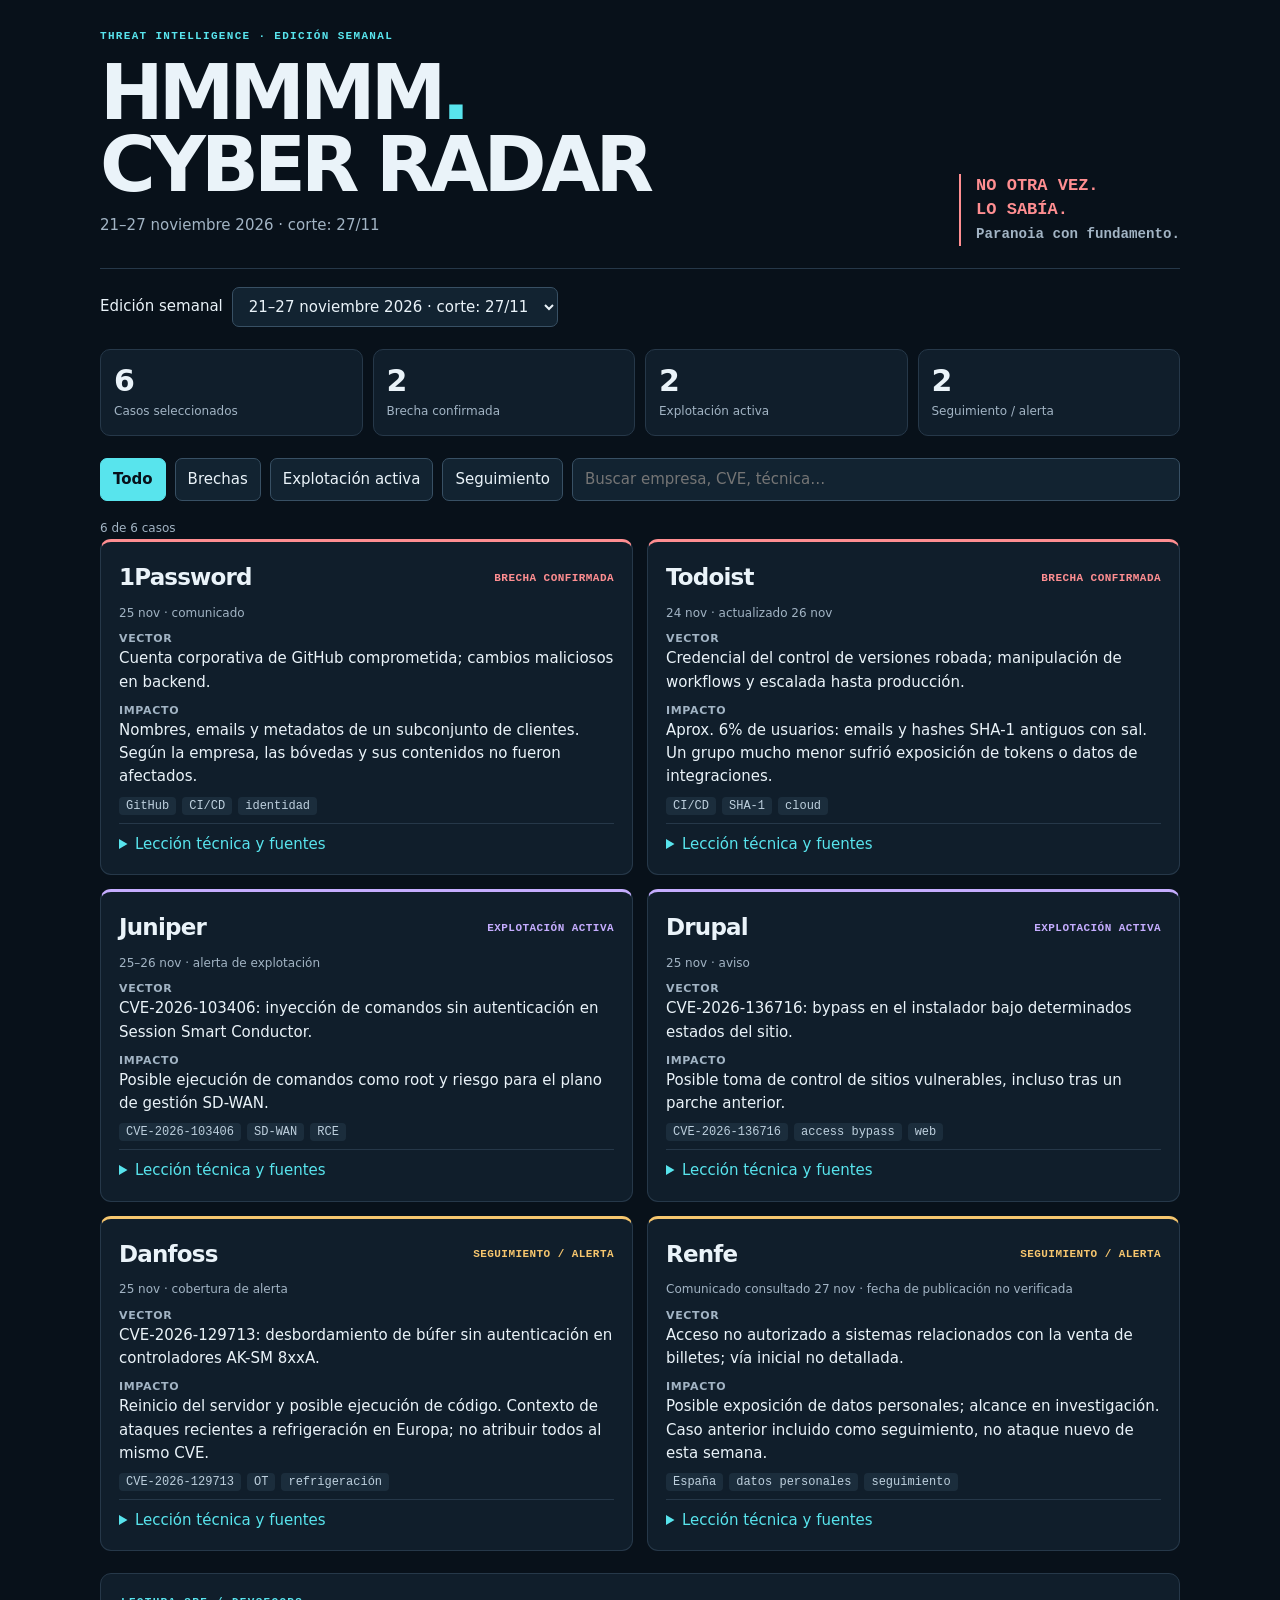
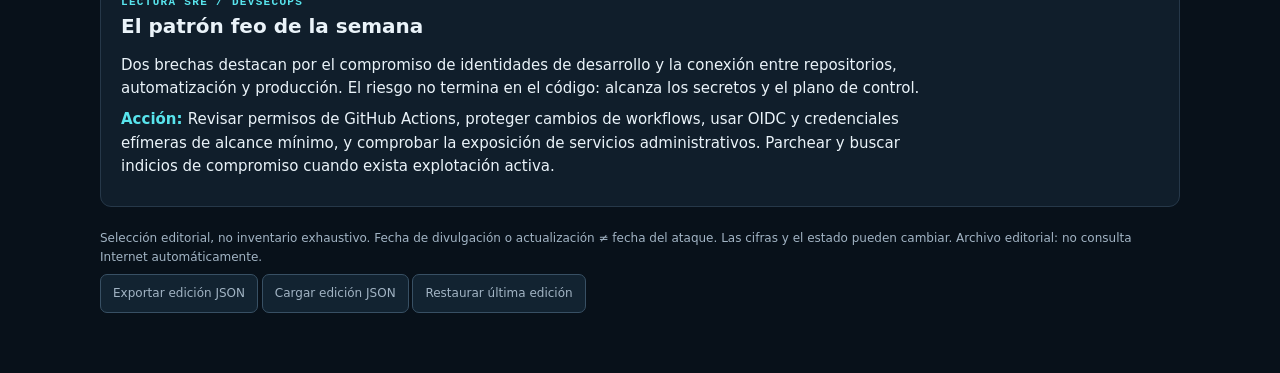
==== index.html @ a6e46271 "fix: share edition validation and reject unsafe imports" ====
<!doctype html><html lang="es"><head><meta charset="utf-8"><meta name="viewport" content="width=device-width,initial-scale=1"><meta name="color-scheme" content="dark"><title>HMMMM — Cyber Radar</title><style>
:root{--bg:#08111a;--panel:#101e2b;--line:#263849;--text:#eaf3f9;--muted:#a2b4c4;--cyan:#58e4ed;--red:#ff8e91;--amber:#f6c66e;--purple:#c5adff}*{box-sizing:border-box}body{margin:0;background:var(--bg);color:var(--text);font:15px/1.55 system-ui,sans-serif}main{max-width:1120px;margin:auto;padding:28px 20px 52px}header{border-bottom:1px solid var(--line);padding-bottom:22px;display:flex;justify-content:space-between;gap:22px;align-items:end;flex-wrap:wrap}.eyebrow,.micro{font:600 11px/1.5 ui-monospace,monospace;letter-spacing:.12em;text-transform:uppercase;color:var(--cyan)}h1{font-size:clamp(36px,7vw,76px);line-height:.96;letter-spacing:-.065em;margin:12px 0}h1 span{color:var(--cyan)}h2{font-size:20px;margin:0 0 12px}p{margin:8px 0}.muted,small{color:var(--muted)}.quip{max-width:265px;border-left:2px solid var(--red);padding-left:15px;color:var(--red);font:700 17px/1.4 ui-monospace,monospace}.stats{display:grid;grid-template-columns:repeat(4,1fr);gap:10px;margin:22px 0}.stat{border:1px solid var(--line);border-radius:10px;padding:13px;background:var(--panel)}.stat b{display:block;font-size:30px;line-height:1.2}.stat small{font-size:12px}.tools{display:flex;gap:9px;flex-wrap:wrap;align-items:center;margin:0 0 18px}button,input,select{font:inherit;color:inherit;background:#122331;border:1px solid #385064;border-radius:7px;padding:9px 12px}button,select{cursor:pointer}button[aria-pressed=true]{color:#08111a;background:var(--cyan);border-color:var(--cyan);font-weight:700}button:focus-visible,a:focus-visible,input:focus-visible,summary:focus-visible{outline:2px solid var(--cyan);outline-offset:3px}input{flex:1;min-width:160px}a{color:var(--cyan);text-underline-offset:3px}.grid{display:grid;grid-template-columns:repeat(2,minmax(0,1fr));gap:14px}.card{background:var(--panel);border:1px solid var(--line);border-top:3px solid var(--accent);border-radius:11px;padding:18px;display:flex;flex-direction:column;gap:8px;min-width:0}.card[data-type=breach]{--accent:var(--red)}.card[data-type=exploit]{--accent:var(--purple)}.card[data-type=watch]{--accent:var(--amber)}.card h3{font-size:23px;letter-spacing:-.035em;margin:0}.top{display:flex;justify-content:space-between;align-items:center;gap:8px;flex-wrap:wrap}.type{color:var(--accent);font:600 11px ui-monospace,monospace;text-transform:uppercase;letter-spacing:.04em}.meta{font-size:12px;color:var(--muted)}.field{margin:0}.field b{color:var(--muted);font-size:11px;text-transform:uppercase;letter-spacing:.06em;display:block}.tags{display:flex;flex-wrap:wrap;gap:6px}.tag{background:#1b2d3c;border-radius:4px;padding:2px 7px;color:#bed0de;font:12px ui-monospace,monospace}details{margin-top:auto;border-top:1px solid var(--line);padding-top:9px}summary{cursor:pointer;color:var(--cyan)}.sources{font-size:13px;display:flex;flex-wrap:wrap;gap:10px}.pattern{margin-top:22px;padding:20px;border:1px solid var(--line);border-radius:11px;background:var(--panel)}.pattern p{max-width:85ch}.pattern strong{color:var(--cyan)}footer{margin-top:22px;color:var(--muted);font-size:12px}.empty{grid-column:1/-1;padding:30px;text-align:center;color:var(--muted)}#notice{font-size:12px;color:var(--muted);min-height:20px} @media(max-width:660px){main{padding:18px 12px 32px}.grid{grid-template-columns:1fr}.stats{grid-template-columns:repeat(2,1fr)}.card{padding:15px}.quip{max-width:none}.tools button{font-size:13px}}@media print{body{background:white;color:black}.card,.stat,.pattern{background:white;color:black;break-inside:avoid}.tools,footer button{display:none}.muted,small,.meta,.field b{color:#444}a{color:#005b66}h1 span,.eyebrow,.micro{color:#005b66}}
</style></head><body><main><header><div><div class="eyebrow">Threat intelligence · edición semanal</div><h1>HMMMM<span>.</span><br>CYBER RADAR</h1><p class="muted" id="period"></p></div><div class="quip">NO OTRA VEZ.<br>LO SABÍA.<br><small>Paranoia con fundamento.</small></div></header><div class="tools" style="margin-top:18px"><label for="week">Edición semanal</label><select id="week"></select></div><section class="stats" id="stats" aria-label="Resumen"></section><div class="tools" aria-label="Filtros"><button data-filter="all" aria-pressed="true">Todo</button><button data-filter="breach" aria-pressed="false">Brechas</button><button data-filter="exploit" aria-pressed="false">Explotación activa</button><button data-filter="watch" aria-pressed="false">Seguimiento</button><input id="search" type="search" placeholder="Buscar empresa, CVE, técnica…" aria-label="Buscar incidentes"></div><div id="notice" role="status"></div><section class="grid" id="grid" aria-label="Incidentes"></section><section class="pattern"><div class="micro">Lectura SRE / DevSecOps</div><h2>El patrón feo de la semana</h2><p id="pattern"></p><p id="action"></p></section><footer><p>Selección editorial, no inventario exhaustivo. Fecha de divulgación o actualización ≠ fecha del ataque. Las cifras y el estado pueden cambiar. Archivo editorial: no consulta Internet automáticamente.</p><button id="export">Exportar edición JSON</button> <button id="import">Cargar edición JSON</button> <button id="reset">Restaurar última edición</button><input id="file" type="file" accept="application/json,.json" hidden><p id="message" role="status"></p></footer></main><script src="data/editions.js"></script><script src="lib/validation.js"></script><script>
'use strict';const editions=RADAR_EDITIONS.slice().sort((a,b)=>b.id.localeCompare(a.id));const seed=editions[0];let edition=seed,filter='all',loadVersion=0;const labels={breach:'Brecha confirmada',exploit:'Explotación activa',watch:'Seguimiento / alerta'};const $=id=>document.getElementById(id);function el(tag,txt,cls){const e=document.createElement(tag);if(txt!==undefined)e.textContent=txt;if(cls)e.className=cls;return e}function field(title,value){const e=el('p',undefined,'field');e.append(el('b',title),document.createTextNode(value));return e}function render(){ $('week').value=editions.includes(edition)?edition.id:'local';$('period').textContent=edition.period;$('pattern').textContent=edition.pattern;$('action').replaceChildren(el('strong','Acción: '),document.createTextNode(edition.action));$('stats').replaceChildren(...[['Casos seleccionados',edition.items.length],...Object.entries(labels).map(([k,v])=>[v,edition.items.filter(i=>i.type===k).length])].map(([label,num])=>{const e=el('div',undefined,'stat');e.append(el('b',String(num)),el('small',label));return e}));const q=$('search').value.trim().toLowerCase();const visible=edition.items.filter(i=>(filter==='all'||i.type===filter)&&[i.name,i.date,i.incident,i.vector,i.impact,i.lesson,...i.tags].join(' ').toLowerCase().includes(q));$('notice').textContent=`${visible.length} de ${edition.items.length} casos`;const cards=visible.map(i=>{const a=el('article',undefined,'card');a.dataset.type=i.type;const t=el('div',undefined,'top');t.append(el('h3',i.name),el('span',labels[i.type],'type'));const tags=el('div',undefined,'tags');tags.append(...i.tags.map(s=>el('span',s,'tag')));const d=el('details');d.append(el('summary','Lección técnica y fuentes'),field('Acción recomendada',i.lesson),field('Fecha del incidente',i.incident));const links=el('p',undefined,'sources');for(const [name,url] of i.sources){const link=el('a',name);link.href=url;link.target='_blank';link.rel='noopener noreferrer';links.append(link)}d.append(links);a.append(t,el('div',i.date,'meta'),field('Vector',i.vector),field('Impacto',i.impact),tags,d);return a});$('grid').replaceChildren(...(cards.length?cards:[el('p','No hay resultados para estos filtros.','empty')]))}const validate=RadarValidation.validateEdition;document.querySelectorAll('[data-filter]').forEach(b=>b.addEventListener('click',()=>{filter=b.dataset.filter;document.querySelectorAll('[data-filter]').forEach(x=>x.setAttribute('aria-pressed',String(x===b)));render()}));$('search').addEventListener('input',render);$('export').onclick=()=>{const url=URL.createObjectURL(new Blob([JSON.stringify(edition,null,2)],{type:'application/json'}));const a=el('a');a.href=url;a.download='hmmm-edicion.json';a.click();setTimeout(()=>URL.revokeObjectURL(url),1000)};$('import').onclick=()=>$('file').click();$('file').onchange=async()=>{const version=++loadVersion;try{const f=$('file').files[0];if(!f)return;if(f.size>2000000)throw Error('Archivo demasiado grande');const imported=validate(JSON.parse(await f.text()));if(version!==loadVersion)return;edition=imported;render();$('message').textContent='Edición cargada.'}catch(e){if(version===loadVersion)$('message').textContent='No se ha cargado: '+e.message}finally{$('file').value=''}};for(const e of editions){validate(e);const o=el('option',e.period);o.value=e.id;$('week').append(o)}const local=el('option','Edición importada');local.value='local';local.disabled=true;$('week').append(local);$('week').onchange=()=>{++loadVersion;edition=editions.find(e=>e.id===$('week').value)||seed;render();$('message').textContent=''};$('reset').onclick=()=>{++loadVersion;edition=seed;render();$('message').textContent='Edición más reciente restaurada.'};render();
</script></body></html>
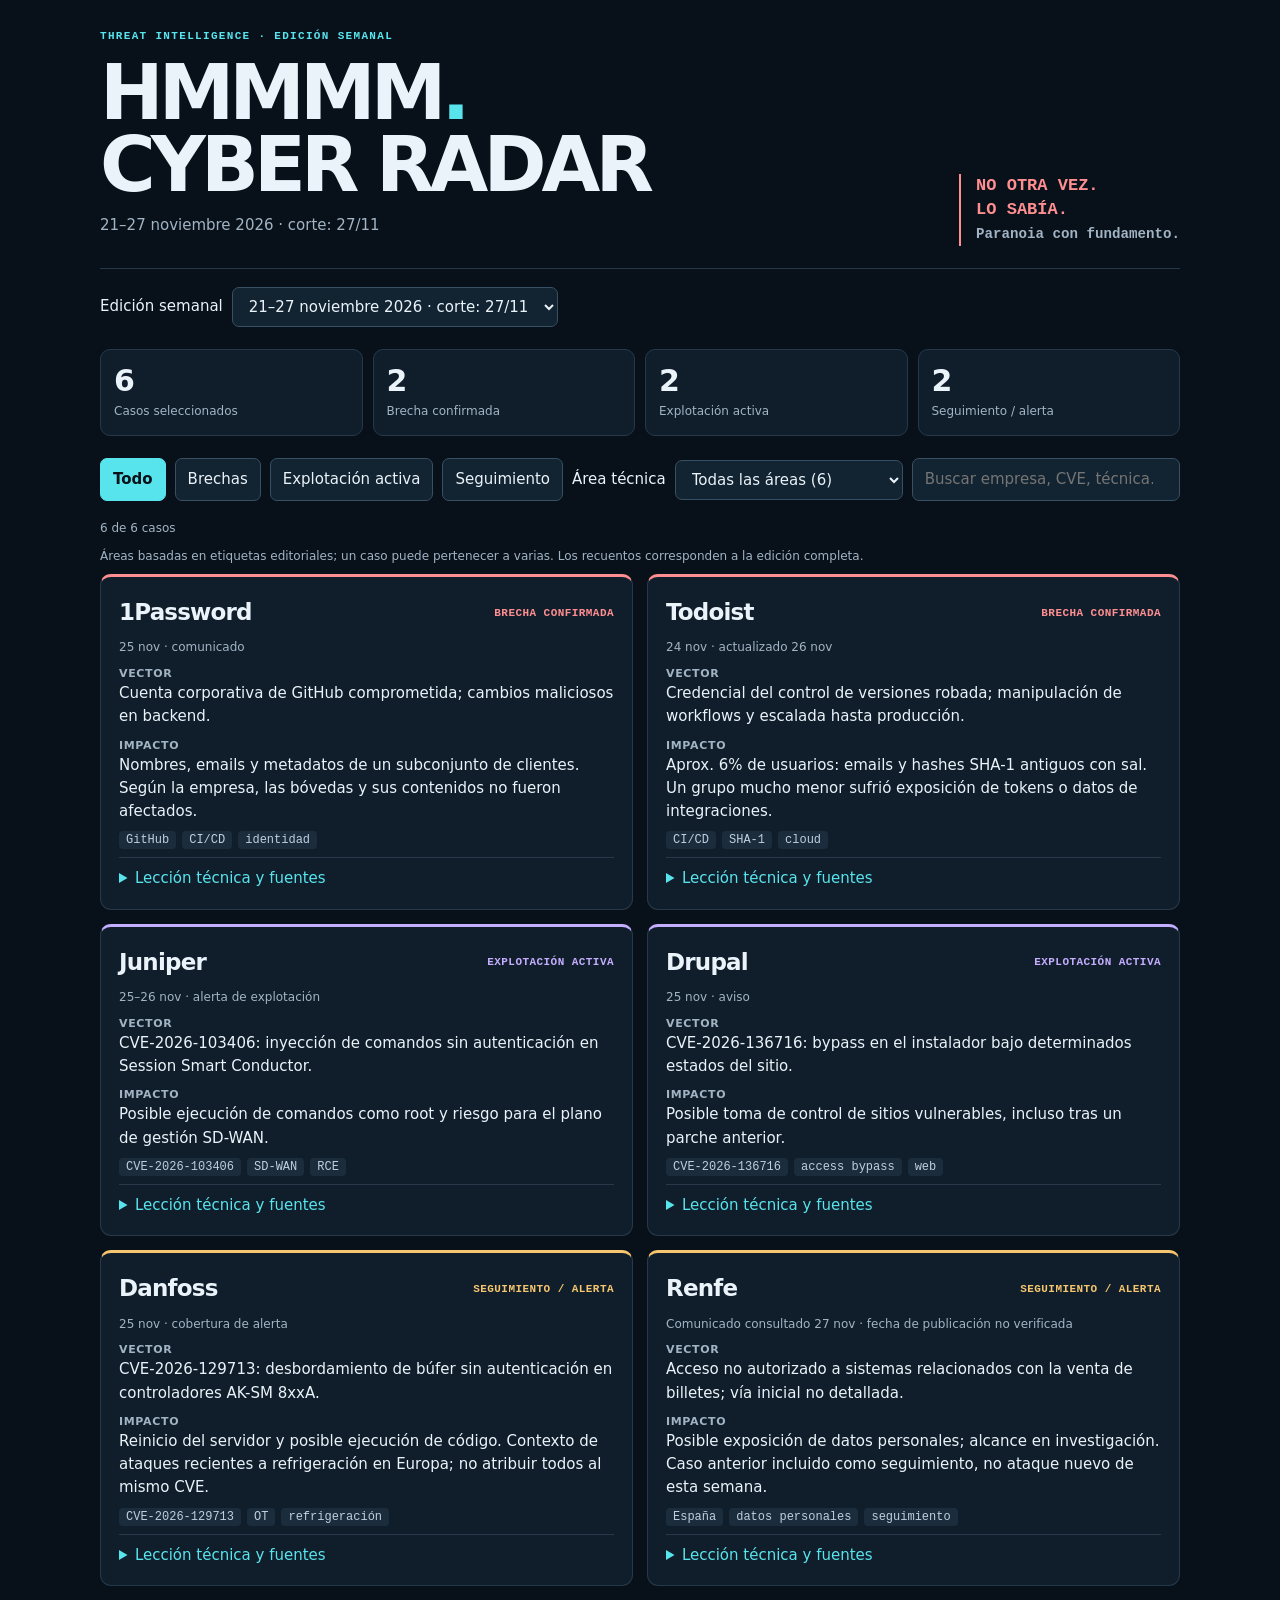
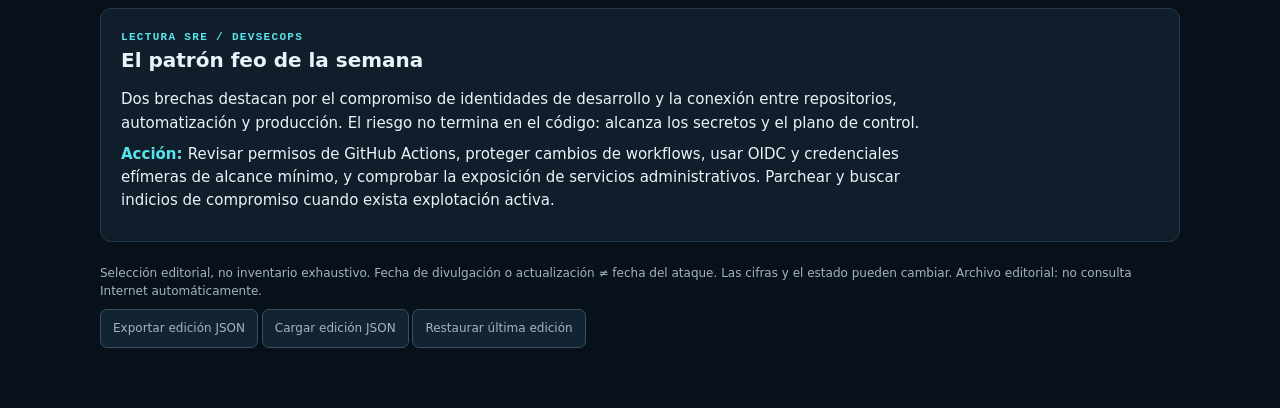
==== commit d0e25d21: "feat: filter radar by explicit technical domains" ====
--- a/index.html
+++ b/index.html
@@ -1,5 +1,5 @@
 <!doctype html><html lang="es"><head><meta charset="utf-8"><meta name="viewport" content="width=device-width,initial-scale=1"><meta name="color-scheme" content="dark"><title>HMMMM — Cyber Radar</title><style>
 :root{--bg:#08111a;--panel:#101e2b;--line:#263849;--text:#eaf3f9;--muted:#a2b4c4;--cyan:#58e4ed;--red:#ff8e91;--amber:#f6c66e;--purple:#c5adff}*{box-sizing:border-box}body{margin:0;background:var(--bg);color:var(--text);font:15px/1.55 system-ui,sans-serif}main{max-width:1120px;margin:auto;padding:28px 20px 52px}header{border-bottom:1px solid var(--line);padding-bottom:22px;display:flex;justify-content:space-between;gap:22px;align-items:end;flex-wrap:wrap}.eyebrow,.micro{font:600 11px/1.5 ui-monospace,monospace;letter-spacing:.12em;text-transform:uppercase;color:var(--cyan)}h1{font-size:clamp(36px,7vw,76px);line-height:.96;letter-spacing:-.065em;margin:12px 0}h1 span{color:var(--cyan)}h2{font-size:20px;margin:0 0 12px}p{margin:8px 0}.muted,small{color:var(--muted)}.quip{max-width:265px;border-left:2px solid var(--red);padding-left:15px;color:var(--red);font:700 17px/1.4 ui-monospace,monospace}.stats{display:grid;grid-template-columns:repeat(4,1fr);gap:10px;margin:22px 0}.stat{border:1px solid var(--line);border-radius:10px;padding:13px;background:var(--panel)}.stat b{display:block;font-size:30px;line-height:1.2}.stat small{font-size:12px}.tools{display:flex;gap:9px;flex-wrap:wrap;align-items:center;margin:0 0 18px}button,input,select{font:inherit;color:inherit;background:#122331;border:1px solid #385064;border-radius:7px;padding:9px 12px}button,select{cursor:pointer}button[aria-pressed=true]{color:#08111a;background:var(--cyan);border-color:var(--cyan);font-weight:700}button:focus-visible,a:focus-visible,input:focus-visible,summary:focus-visible{outline:2px solid var(--cyan);outline-offset:3px}input{flex:1;min-width:160px}a{color:var(--cyan);text-underline-offset:3px}.grid{display:grid;grid-template-columns:repeat(2,minmax(0,1fr));gap:14px}.card{background:var(--panel);border:1px solid var(--line);border-top:3px solid var(--accent);border-radius:11px;padding:18px;display:flex;flex-direction:column;gap:8px;min-width:0}.card[data-type=breach]{--accent:var(--red)}.card[data-type=exploit]{--accent:var(--purple)}.card[data-type=watch]{--accent:var(--amber)}.card h3{font-size:23px;letter-spacing:-.035em;margin:0}.top{display:flex;justify-content:space-between;align-items:center;gap:8px;flex-wrap:wrap}.type{color:var(--accent);font:600 11px ui-monospace,monospace;text-transform:uppercase;letter-spacing:.04em}.meta{font-size:12px;color:var(--muted)}.field{margin:0}.field b{color:var(--muted);font-size:11px;text-transform:uppercase;letter-spacing:.06em;display:block}.tags{display:flex;flex-wrap:wrap;gap:6px}.tag{background:#1b2d3c;border-radius:4px;padding:2px 7px;color:#bed0de;font:12px ui-monospace,monospace}details{margin-top:auto;border-top:1px solid var(--line);padding-top:9px}summary{cursor:pointer;color:var(--cyan)}.sources{font-size:13px;display:flex;flex-wrap:wrap;gap:10px}.pattern{margin-top:22px;padding:20px;border:1px solid var(--line);border-radius:11px;background:var(--panel)}.pattern p{max-width:85ch}.pattern strong{color:var(--cyan)}footer{margin-top:22px;color:var(--muted);font-size:12px}.empty{grid-column:1/-1;padding:30px;text-align:center;color:var(--muted)}#notice{font-size:12px;color:var(--muted);min-height:20px} @media(max-width:660px){main{padding:18px 12px 32px}.grid{grid-template-columns:1fr}.stats{grid-template-columns:repeat(2,1fr)}.card{padding:15px}.quip{max-width:none}.tools button{font-size:13px}}@media print{body{background:white;color:black}.card,.stat,.pattern{background:white;color:black;break-inside:avoid}.tools,footer button{display:none}.muted,small,.meta,.field b{color:#444}a{color:#005b66}h1 span,.eyebrow,.micro{color:#005b66}}
-</style></head><body><main><header><div><div class="eyebrow">Threat intelligence · edición semanal</div><h1>HMMMM<span>.</span><br>CYBER RADAR</h1><p class="muted" id="period"></p></div><div class="quip">NO OTRA VEZ.<br>LO SABÍA.<br><small>Paranoia con fundamento.</small></div></header><div class="tools" style="margin-top:18px"><label for="week">Edición semanal</label><select id="week"></select></div><section class="stats" id="stats" aria-label="Resumen"></section><div class="tools" aria-label="Filtros"><button data-filter="all" aria-pressed="true">Todo</button><button data-filter="breach" aria-pressed="false">Brechas</button><button data-filter="exploit" aria-pressed="false">Explotación activa</button><button data-filter="watch" aria-pressed="false">Seguimiento</button><input id="search" type="search" placeholder="Buscar empresa, CVE, técnica…" aria-label="Buscar incidentes"></div><div id="notice" role="status"></div><section class="grid" id="grid" aria-label="Incidentes"></section><section class="pattern"><div class="micro">Lectura SRE / DevSecOps</div><h2>El patrón feo de la semana</h2><p id="pattern"></p><p id="action"></p></section><footer><p>Selección editorial, no inventario exhaustivo. Fecha de divulgación o actualización ≠ fecha del ataque. Las cifras y el estado pueden cambiar. Archivo editorial: no consulta Internet automáticamente.</p><button id="export">Exportar edición JSON</button> <button id="import">Cargar edición JSON</button> <button id="reset">Restaurar última edición</button><input id="file" type="file" accept="application/json,.json" hidden><p id="message" role="status"></p></footer></main><script src="data/editions.js"></script><script src="lib/validation.js"></script><script>
-'use strict';const editions=RADAR_EDITIONS.slice().sort((a,b)=>b.id.localeCompare(a.id));const seed=editions[0];let edition=seed,filter='all',loadVersion=0;const labels={breach:'Brecha confirmada',exploit:'Explotación activa',watch:'Seguimiento / alerta'};const $=id=>document.getElementById(id);function el(tag,txt,cls){const e=document.createElement(tag);if(txt!==undefined)e.textContent=txt;if(cls)e.className=cls;return e}function field(title,value){const e=el('p',undefined,'field');e.append(el('b',title),document.createTextNode(value));return e}function render(){ $('week').value=editions.includes(edition)?edition.id:'local';$('period').textContent=edition.period;$('pattern').textContent=edition.pattern;$('action').replaceChildren(el('strong','Acción: '),document.createTextNode(edition.action));$('stats').replaceChildren(...[['Casos seleccionados',edition.items.length],...Object.entries(labels).map(([k,v])=>[v,edition.items.filter(i=>i.type===k).length])].map(([label,num])=>{const e=el('div',undefined,'stat');e.append(el('b',String(num)),el('small',label));return e}));const q=$('search').value.trim().toLowerCase();const visible=edition.items.filter(i=>(filter==='all'||i.type===filter)&&[i.name,i.date,i.incident,i.vector,i.impact,i.lesson,...i.tags].join(' ').toLowerCase().includes(q));$('notice').textContent=`${visible.length} de ${edition.items.length} casos`;const cards=visible.map(i=>{const a=el('article',undefined,'card');a.dataset.type=i.type;const t=el('div',undefined,'top');t.append(el('h3',i.name),el('span',labels[i.type],'type'));const tags=el('div',undefined,'tags');tags.append(...i.tags.map(s=>el('span',s,'tag')));const d=el('details');d.append(el('summary','Lección técnica y fuentes'),field('Acción recomendada',i.lesson),field('Fecha del incidente',i.incident));const links=el('p',undefined,'sources');for(const [name,url] of i.sources){const link=el('a',name);link.href=url;link.target='_blank';link.rel='noopener noreferrer';links.append(link)}d.append(links);a.append(t,el('div',i.date,'meta'),field('Vector',i.vector),field('Impacto',i.impact),tags,d);return a});$('grid').replaceChildren(...(cards.length?cards:[el('p','No hay resultados para estos filtros.','empty')]))}const validate=RadarValidation.validateEdition;document.querySelectorAll('[data-filter]').forEach(b=>b.addEventListener('click',()=>{filter=b.dataset.filter;document.querySelectorAll('[data-filter]').forEach(x=>x.setAttribute('aria-pressed',String(x===b)));render()}));$('search').addEventListener('input',render);$('export').onclick=()=>{const url=URL.createObjectURL(new Blob([JSON.stringify(edition,null,2)],{type:'application/json'}));const a=el('a');a.href=url;a.download='hmmm-edicion.json';a.click();setTimeout(()=>URL.revokeObjectURL(url),1000)};$('import').onclick=()=>$('file').click();$('file').onchange=async()=>{const version=++loadVersion;try{const f=$('file').files[0];if(!f)return;if(f.size>2000000)throw Error('Archivo demasiado grande');const imported=validate(JSON.parse(await f.text()));if(version!==loadVersion)return;edition=imported;render();$('message').textContent='Edición cargada.'}catch(e){if(version===loadVersion)$('message').textContent='No se ha cargado: '+e.message}finally{$('file').value=''}};for(const e of editions){validate(e);const o=el('option',e.period);o.value=e.id;$('week').append(o)}const local=el('option','Edición importada');local.value='local';local.disabled=true;$('week').append(local);$('week').onchange=()=>{++loadVersion;edition=editions.find(e=>e.id===$('week').value)||seed;render();$('message').textContent=''};$('reset').onclick=()=>{++loadVersion;edition=seed;render();$('message').textContent='Edición más reciente restaurada.'};render();
+</style></head><body><main><header><div><div class="eyebrow">Threat intelligence · edición semanal</div><h1>HMMMM<span>.</span><br>CYBER RADAR</h1><p class="muted" id="period"></p></div><div class="quip">NO OTRA VEZ.<br>LO SABÍA.<br><small>Paranoia con fundamento.</small></div></header><div class="tools" style="margin-top:18px"><label for="week">Edición semanal</label><select id="week"></select></div><section class="stats" id="stats" aria-label="Resumen"></section><div class="tools" aria-label="Filtros"><button data-filter="all" aria-pressed="true">Todo</button><button data-filter="breach" aria-pressed="false">Brechas</button><button data-filter="exploit" aria-pressed="false">Explotación activa</button><button data-filter="watch" aria-pressed="false">Seguimiento</button><label for="domain">Área técnica</label><select id="domain" aria-label="Filtrar por área técnica"></select><input id="search" type="search" placeholder="Buscar empresa, CVE, técnica…" aria-label="Buscar incidentes"></div><div id="notice" role="status"></div><p class="meta">Áreas basadas en etiquetas editoriales; un caso puede pertenecer a varias. Los recuentos corresponden a la edición completa.</p><section class="grid" id="grid" aria-label="Incidentes"></section><section class="pattern"><div class="micro">Lectura SRE / DevSecOps</div><h2>El patrón feo de la semana</h2><p id="pattern"></p><p id="action"></p></section><footer><p>Selección editorial, no inventario exhaustivo. Fecha de divulgación o actualización ≠ fecha del ataque. Las cifras y el estado pueden cambiar. Archivo editorial: no consulta Internet automáticamente.</p><button id="export">Exportar edición JSON</button> <button id="import">Cargar edición JSON</button> <button id="reset">Restaurar última edición</button><input id="file" type="file" accept="application/json,.json" hidden><p id="message" role="status"></p></footer></main><script src="data/editions.js"></script><script src="lib/validation.js"></script><script src="lib/domains.js"></script><script>
+'use strict';const editions=RADAR_EDITIONS.slice().sort((a,b)=>b.id.localeCompare(a.id));const seed=editions[0];let edition=seed,filter='all',loadVersion=0;const labels={breach:'Brecha confirmada',exploit:'Explotación activa',watch:'Seguimiento / alerta'};const $=id=>document.getElementById(id);function el(tag,txt,cls){const e=document.createElement(tag);if(txt!==undefined)e.textContent=txt;if(cls)e.className=cls;return e}function field(title,value){const e=el('p',undefined,'field');e.append(el('b',title),document.createTextNode(value));return e}function render(){ const domain=$('domain').value||'all';const counts=RadarDomains.domainCounts(edition.items);const options=[['all','Todas las áreas'],...Object.entries(RadarDomains.groups).map(([key,g])=>[key,g.label]),['unclassified','Sin clasificar']];$('domain').replaceChildren(...options.map(([key,label])=>{const o=el('option',label+' ('+counts[key]+')');o.value=key;return o}));$('domain').value=domain;$('week').value=editions.includes(edition)?edition.id:'local';$('period').textContent=edition.period;$('pattern').textContent=edition.pattern;$('action').replaceChildren(el('strong','Acción: '),document.createTextNode(edition.action));$('stats').replaceChildren(...[['Casos seleccionados',edition.items.length],...Object.entries(labels).map(([k,v])=>[v,edition.items.filter(i=>i.type===k).length])].map(([label,num])=>{const e=el('div',undefined,'stat');e.append(el('b',String(num)),el('small',label));return e}));const q=$('search').value.trim().toLowerCase();const visible=edition.items.filter(i=>(filter==='all'||i.type===filter)&&RadarDomains.matchesDomain(i,domain)&&[i.name,i.date,i.incident,i.vector,i.impact,i.lesson,...i.tags].join(' ').toLowerCase().includes(q));$('notice').textContent=`${visible.length} de ${edition.items.length} casos`;const cards=visible.map(i=>{const a=el('article',undefined,'card');a.dataset.type=i.type;const t=el('div',undefined,'top');t.append(el('h3',i.name),el('span',labels[i.type],'type'));const tags=el('div',undefined,'tags');tags.append(...i.tags.map(s=>el('span',s,'tag')));const domains=RadarDomains.domainsFor(i);if(domains.length)a.setAttribute('data-domains',domains.join(' '));const d=el('details');d.append(el('summary','Lección técnica y fuentes'),field('Acción recomendada',i.lesson),field('Fecha del incidente',i.incident));const links=el('p',undefined,'sources');for(const [name,url] of i.sources){const link=el('a',name);link.href=url;link.target='_blank';link.rel='noopener noreferrer';links.append(link)}d.append(links);a.append(t,el('div',i.date,'meta'),field('Vector',i.vector),field('Impacto',i.impact),tags,d);return a});$('grid').replaceChildren(...(cards.length?cards:[el('p','No hay resultados para estos filtros.','empty')]))}const validate=RadarValidation.validateEdition;document.querySelectorAll('[data-filter]').forEach(b=>b.addEventListener('click',()=>{filter=b.dataset.filter;document.querySelectorAll('[data-filter]').forEach(x=>x.setAttribute('aria-pressed',String(x===b)));render()}));$('search').addEventListener('input',render);$('domain').addEventListener('change',render);$('export').onclick=()=>{const url=URL.createObjectURL(new Blob([JSON.stringify(edition,null,2)],{type:'application/json'}));const a=el('a');a.href=url;a.download='hmmm-edicion.json';a.click();setTimeout(()=>URL.revokeObjectURL(url),1000)};$('import').onclick=()=>$('file').click();$('file').onchange=async()=>{const version=++loadVersion;try{const f=$('file').files[0];if(!f)return;if(f.size>2000000)throw Error('Archivo demasiado grande');const imported=validate(JSON.parse(await f.text()));if(version!==loadVersion)return;edition=imported;render();$('message').textContent='Edición cargada.'}catch(e){if(version===loadVersion)$('message').textContent='No se ha cargado: '+e.message}finally{$('file').value=''}};for(const e of editions){validate(e);const o=el('option',e.period);o.value=e.id;$('week').append(o)}const local=el('option','Edición importada');local.value='local';local.disabled=true;$('week').append(local);$('week').onchange=()=>{++loadVersion;edition=editions.find(e=>e.id===$('week').value)||seed;render();$('message').textContent=''};$('reset').onclick=()=>{++loadVersion;edition=seed;render();$('message').textContent='Edición más reciente restaurada.'};render();
 </script></body></html>
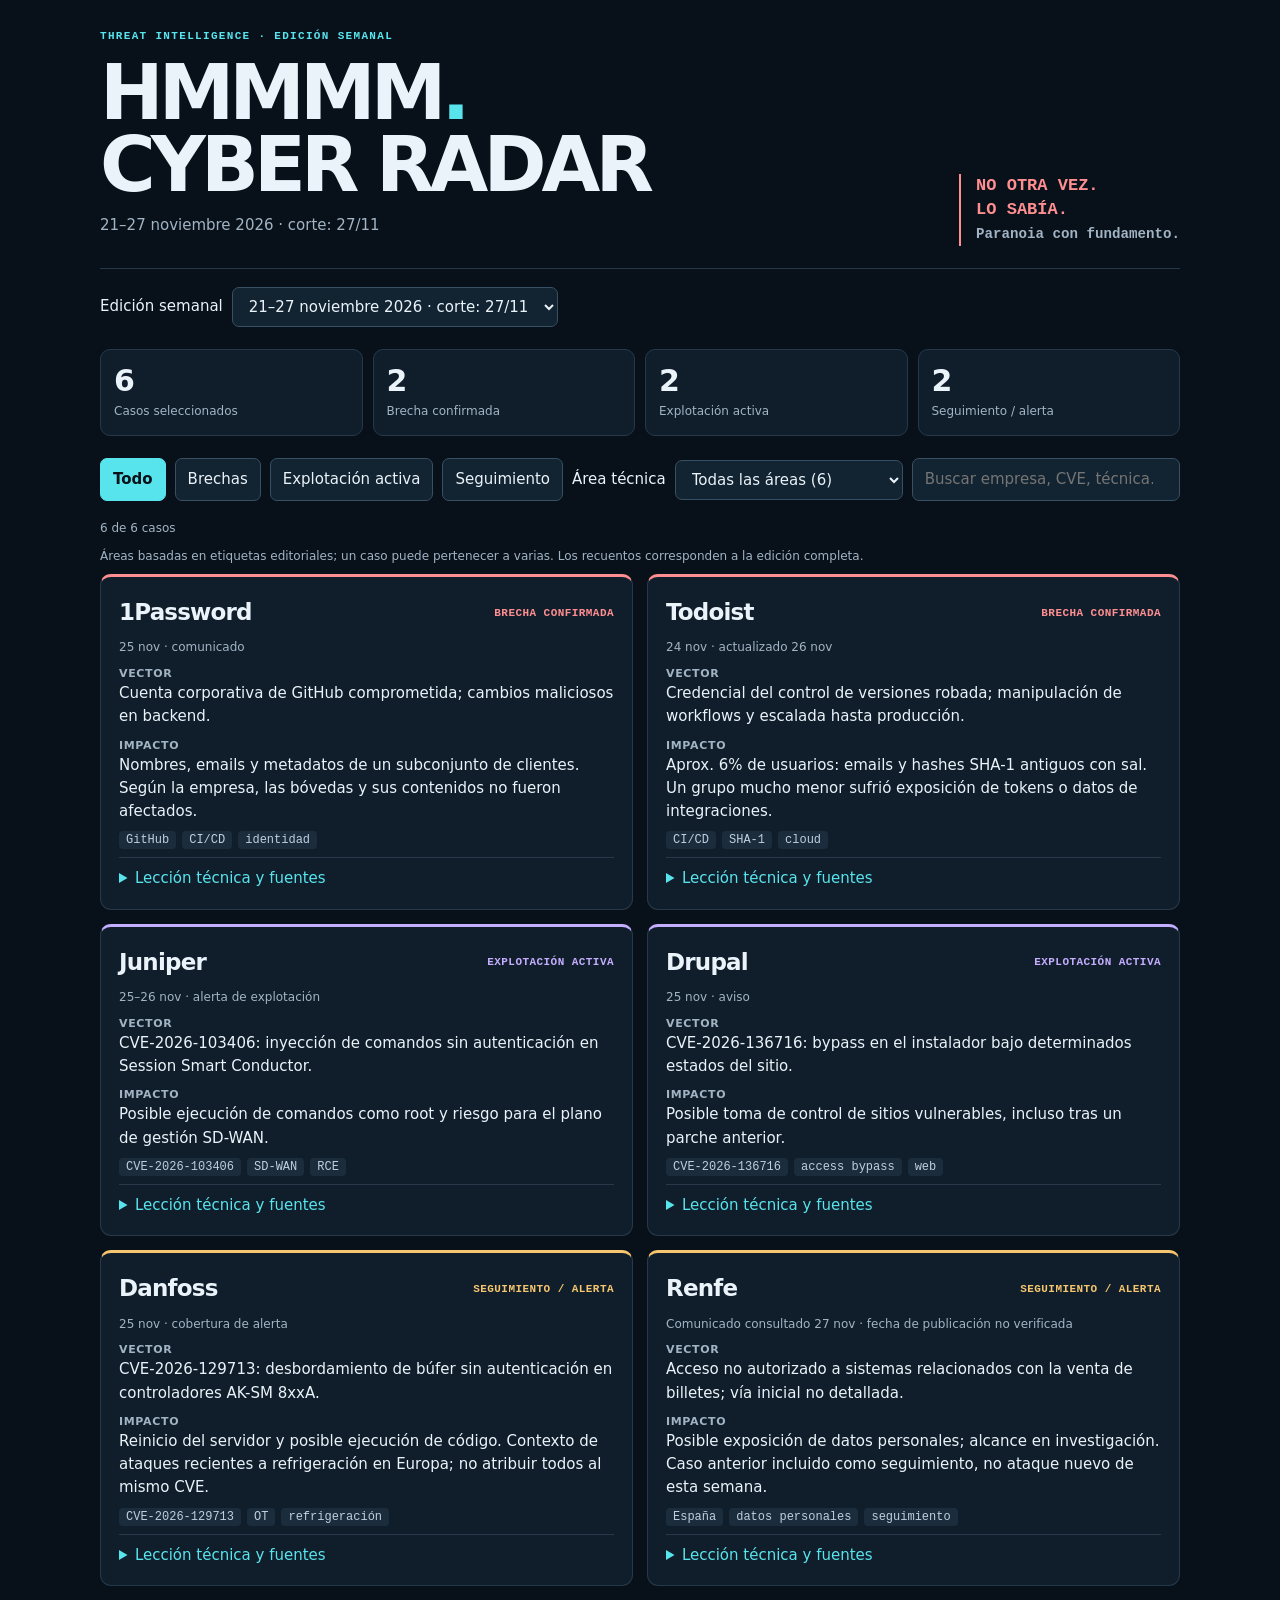
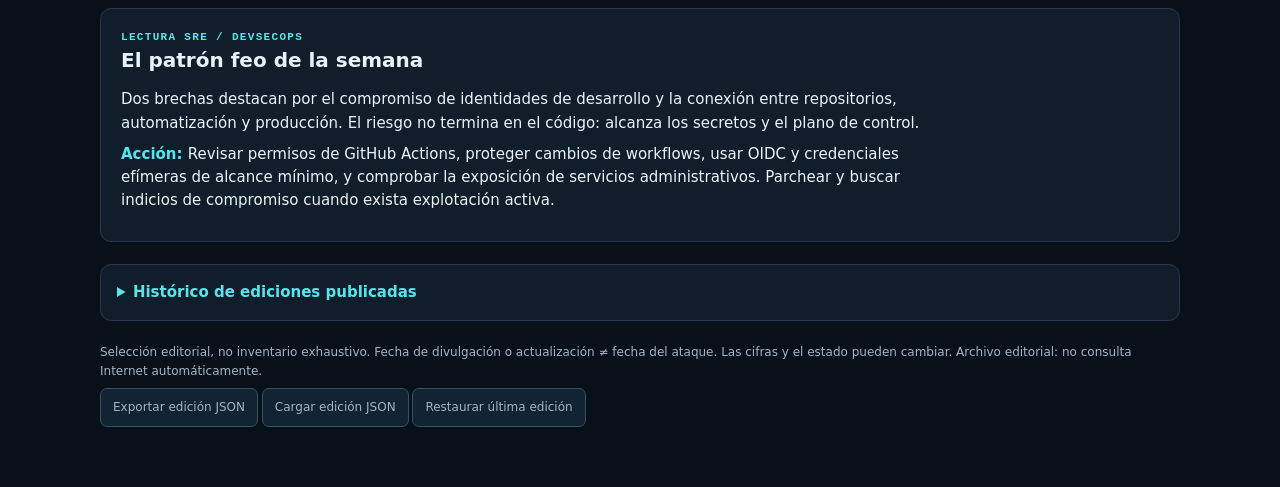
==== commit 383a49a0: "feat: visualize published edition history" ====
--- a/index.html
+++ b/index.html
@@ -1,5 +1,6 @@
 <!doctype html><html lang="es"><head><meta charset="utf-8"><meta name="viewport" content="width=device-width,initial-scale=1"><meta name="color-scheme" content="dark"><title>HMMMM — Cyber Radar</title><style>
 :root{--bg:#08111a;--panel:#101e2b;--line:#263849;--text:#eaf3f9;--muted:#a2b4c4;--cyan:#58e4ed;--red:#ff8e91;--amber:#f6c66e;--purple:#c5adff}*{box-sizing:border-box}body{margin:0;background:var(--bg);color:var(--text);font:15px/1.55 system-ui,sans-serif}main{max-width:1120px;margin:auto;padding:28px 20px 52px}header{border-bottom:1px solid var(--line);padding-bottom:22px;display:flex;justify-content:space-between;gap:22px;align-items:end;flex-wrap:wrap}.eyebrow,.micro{font:600 11px/1.5 ui-monospace,monospace;letter-spacing:.12em;text-transform:uppercase;color:var(--cyan)}h1{font-size:clamp(36px,7vw,76px);line-height:.96;letter-spacing:-.065em;margin:12px 0}h1 span{color:var(--cyan)}h2{font-size:20px;margin:0 0 12px}p{margin:8px 0}.muted,small{color:var(--muted)}.quip{max-width:265px;border-left:2px solid var(--red);padding-left:15px;color:var(--red);font:700 17px/1.4 ui-monospace,monospace}.stats{display:grid;grid-template-columns:repeat(4,1fr);gap:10px;margin:22px 0}.stat{border:1px solid var(--line);border-radius:10px;padding:13px;background:var(--panel)}.stat b{display:block;font-size:30px;line-height:1.2}.stat small{font-size:12px}.tools{display:flex;gap:9px;flex-wrap:wrap;align-items:center;margin:0 0 18px}button,input,select{font:inherit;color:inherit;background:#122331;border:1px solid #385064;border-radius:7px;padding:9px 12px}button,select{cursor:pointer}button[aria-pressed=true]{color:#08111a;background:var(--cyan);border-color:var(--cyan);font-weight:700}button:focus-visible,a:focus-visible,input:focus-visible,summary:focus-visible{outline:2px solid var(--cyan);outline-offset:3px}input{flex:1;min-width:160px}a{color:var(--cyan);text-underline-offset:3px}.grid{display:grid;grid-template-columns:repeat(2,minmax(0,1fr));gap:14px}.card{background:var(--panel);border:1px solid var(--line);border-top:3px solid var(--accent);border-radius:11px;padding:18px;display:flex;flex-direction:column;gap:8px;min-width:0}.card[data-type=breach]{--accent:var(--red)}.card[data-type=exploit]{--accent:var(--purple)}.card[data-type=watch]{--accent:var(--amber)}.card h3{font-size:23px;letter-spacing:-.035em;margin:0}.top{display:flex;justify-content:space-between;align-items:center;gap:8px;flex-wrap:wrap}.type{color:var(--accent);font:600 11px ui-monospace,monospace;text-transform:uppercase;letter-spacing:.04em}.meta{font-size:12px;color:var(--muted)}.field{margin:0}.field b{color:var(--muted);font-size:11px;text-transform:uppercase;letter-spacing:.06em;display:block}.tags{display:flex;flex-wrap:wrap;gap:6px}.tag{background:#1b2d3c;border-radius:4px;padding:2px 7px;color:#bed0de;font:12px ui-monospace,monospace}details{margin-top:auto;border-top:1px solid var(--line);padding-top:9px}summary{cursor:pointer;color:var(--cyan)}.sources{font-size:13px;display:flex;flex-wrap:wrap;gap:10px}.pattern{margin-top:22px;padding:20px;border:1px solid var(--line);border-radius:11px;background:var(--panel)}.pattern p{max-width:85ch}.pattern strong{color:var(--cyan)}footer{margin-top:22px;color:var(--muted);font-size:12px}.empty{grid-column:1/-1;padding:30px;text-align:center;color:var(--muted)}#notice{font-size:12px;color:var(--muted);min-height:20px} @media(max-width:660px){main{padding:18px 12px 32px}.grid{grid-template-columns:1fr}.stats{grid-template-columns:repeat(2,1fr)}.card{padding:15px}.quip{max-width:none}.tools button{font-size:13px}}@media print{body{background:white;color:black}.card,.stat,.pattern{background:white;color:black;break-inside:avoid}.tools,footer button{display:none}.muted,small,.meta,.field b{color:#444}a{color:#005b66}h1 span,.eyebrow,.micro{color:#005b66}}
-</style></head><body><main><header><div><div class="eyebrow">Threat intelligence · edición semanal</div><h1>HMMMM<span>.</span><br>CYBER RADAR</h1><p class="muted" id="period"></p></div><div class="quip">NO OTRA VEZ.<br>LO SABÍA.<br><small>Paranoia con fundamento.</small></div></header><div class="tools" style="margin-top:18px"><label for="week">Edición semanal</label><select id="week"></select></div><section class="stats" id="stats" aria-label="Resumen"></section><div class="tools" aria-label="Filtros"><button data-filter="all" aria-pressed="true">Todo</button><button data-filter="breach" aria-pressed="false">Brechas</button><button data-filter="exploit" aria-pressed="false">Explotación activa</button><button data-filter="watch" aria-pressed="false">Seguimiento</button><label for="domain">Área técnica</label><select id="domain" aria-label="Filtrar por área técnica"></select><input id="search" type="search" placeholder="Buscar empresa, CVE, técnica…" aria-label="Buscar incidentes"></div><div id="notice" role="status"></div><p class="meta">Áreas basadas en etiquetas editoriales; un caso puede pertenecer a varias. Los recuentos corresponden a la edición completa.</p><section class="grid" id="grid" aria-label="Incidentes"></section><section class="pattern"><div class="micro">Lectura SRE / DevSecOps</div><h2>El patrón feo de la semana</h2><p id="pattern"></p><p id="action"></p></section><footer><p>Selección editorial, no inventario exhaustivo. Fecha de divulgación o actualización ≠ fecha del ataque. Las cifras y el estado pueden cambiar. Archivo editorial: no consulta Internet automáticamente.</p><button id="export">Exportar edición JSON</button> <button id="import">Cargar edición JSON</button> <button id="reset">Restaurar última edición</button><input id="file" type="file" accept="application/json,.json" hidden><p id="message" role="status"></p></footer></main><script src="data/editions.js"></script><script src="lib/validation.js"></script><script src="lib/domains.js"></script><script>
-'use strict';const editions=RADAR_EDITIONS.slice().sort((a,b)=>b.id.localeCompare(a.id));const seed=editions[0];let edition=seed,filter='all',loadVersion=0;const labels={breach:'Brecha confirmada',exploit:'Explotación activa',watch:'Seguimiento / alerta'};const $=id=>document.getElementById(id);function el(tag,txt,cls){const e=document.createElement(tag);if(txt!==undefined)e.textContent=txt;if(cls)e.className=cls;return e}function field(title,value){const e=el('p',undefined,'field');e.append(el('b',title),document.createTextNode(value));return e}function render(){ const domain=$('domain').value||'all';const counts=RadarDomains.domainCounts(edition.items);const options=[['all','Todas las áreas'],...Object.entries(RadarDomains.groups).map(([key,g])=>[key,g.label]),['unclassified','Sin clasificar']];$('domain').replaceChildren(...options.map(([key,label])=>{const o=el('option',label+' ('+counts[key]+')');o.value=key;return o}));$('domain').value=domain;$('week').value=editions.includes(edition)?edition.id:'local';$('period').textContent=edition.period;$('pattern').textContent=edition.pattern;$('action').replaceChildren(el('strong','Acción: '),document.createTextNode(edition.action));$('stats').replaceChildren(...[['Casos seleccionados',edition.items.length],...Object.entries(labels).map(([k,v])=>[v,edition.items.filter(i=>i.type===k).length])].map(([label,num])=>{const e=el('div',undefined,'stat');e.append(el('b',String(num)),el('small',label));return e}));const q=$('search').value.trim().toLowerCase();const visible=edition.items.filter(i=>(filter==='all'||i.type===filter)&&RadarDomains.matchesDomain(i,domain)&&[i.name,i.date,i.incident,i.vector,i.impact,i.lesson,...i.tags].join(' ').toLowerCase().includes(q));$('notice').textContent=`${visible.length} de ${edition.items.length} casos`;const cards=visible.map(i=>{const a=el('article',undefined,'card');a.dataset.type=i.type;const t=el('div',undefined,'top');t.append(el('h3',i.name),el('span',labels[i.type],'type'));const tags=el('div',undefined,'tags');tags.append(...i.tags.map(s=>el('span',s,'tag')));const domains=RadarDomains.domainsFor(i);if(domains.length)a.setAttribute('data-domains',domains.join(' '));const d=el('details');d.append(el('summary','Lección técnica y fuentes'),field('Acción recomendada',i.lesson),field('Fecha del incidente',i.incident));const links=el('p',undefined,'sources');for(const [name,url] of i.sources){const link=el('a',name);link.href=url;link.target='_blank';link.rel='noopener noreferrer';links.append(link)}d.append(links);a.append(t,el('div',i.date,'meta'),field('Vector',i.vector),field('Impacto',i.impact),tags,d);return a});$('grid').replaceChildren(...(cards.length?cards:[el('p','No hay resultados para estos filtros.','empty')]))}const validate=RadarValidation.validateEdition;document.querySelectorAll('[data-filter]').forEach(b=>b.addEventListener('click',()=>{filter=b.dataset.filter;document.querySelectorAll('[data-filter]').forEach(x=>x.setAttribute('aria-pressed',String(x===b)));render()}));$('search').addEventListener('input',render);$('domain').addEventListener('change',render);$('export').onclick=()=>{const url=URL.createObjectURL(new Blob([JSON.stringify(edition,null,2)],{type:'application/json'}));const a=el('a');a.href=url;a.download='hmmm-edicion.json';a.click();setTimeout(()=>URL.revokeObjectURL(url),1000)};$('import').onclick=()=>$('file').click();$('file').onchange=async()=>{const version=++loadVersion;try{const f=$('file').files[0];if(!f)return;if(f.size>2000000)throw Error('Archivo demasiado grande');const imported=validate(JSON.parse(await f.text()));if(version!==loadVersion)return;edition=imported;render();$('message').textContent='Edición cargada.'}catch(e){if(version===loadVersion)$('message').textContent='No se ha cargado: '+e.message}finally{$('file').value=''}};for(const e of editions){validate(e);const o=el('option',e.period);o.value=e.id;$('week').append(o)}const local=el('option','Edición importada');local.value='local';local.disabled=true;$('week').append(local);$('week').onchange=()=>{++loadVersion;edition=editions.find(e=>e.id===$('week').value)||seed;render();$('message').textContent=''};$('reset').onclick=()=>{++loadVersion;edition=seed;render();$('message').textContent='Edición más reciente restaurada.'};render();
+.history{margin-top:22px;padding:16px;border:1px solid var(--line);border-radius:11px;background:var(--panel)}.history summary{font-weight:700}.history-row{margin:14px 0}.history-head{display:flex;justify-content:space-between;gap:10px;flex-wrap:wrap}.history-bar{height:12px;background:#1b2d3c;display:flex;border-radius:6px;overflow:hidden;margin:5px 0}.history-segment{height:100%}.history-segment[data-kind=breach]{background:var(--red)}.history-segment[data-kind=exploit]{background:var(--purple)}.history-segment[data-kind=watch]{background:var(--amber)}.history button{font-size:13px;padding:5px 8px}.history small{display:block}.history-row[aria-current=true] .history-head{color:var(--cyan)}@media print{.history{display:none}}
+</style></head><body><main><header><div><div class="eyebrow">Threat intelligence · edición semanal</div><h1>HMMMM<span>.</span><br>CYBER RADAR</h1><p class="muted" id="period"></p></div><div class="quip">NO OTRA VEZ.<br>LO SABÍA.<br><small>Paranoia con fundamento.</small></div></header><div class="tools" style="margin-top:18px"><label for="week">Edición semanal</label><select id="week"></select></div><section class="stats" id="stats" aria-label="Resumen"></section><div class="tools" aria-label="Filtros"><button data-filter="all" aria-pressed="true">Todo</button><button data-filter="breach" aria-pressed="false">Brechas</button><button data-filter="exploit" aria-pressed="false">Explotación activa</button><button data-filter="watch" aria-pressed="false">Seguimiento</button><label for="domain">Área técnica</label><select id="domain" aria-label="Filtrar por área técnica"></select><input id="search" type="search" placeholder="Buscar empresa, CVE, técnica…" aria-label="Buscar incidentes"></div><div id="notice" role="status"></div><p class="meta">Áreas basadas en etiquetas editoriales; un caso puede pertenecer a varias. Los recuentos corresponden a la edición completa.</p><section class="grid" id="grid" aria-label="Incidentes"></section><section class="pattern"><div class="micro">Lectura SRE / DevSecOps</div><h2>El patrón feo de la semana</h2><p id="pattern"></p><p id="action"></p></section><details class="history"><summary>Histórico de ediciones publicadas</summary><p class="meta">Hasta ocho ediciones disponibles. Son recuentos de fichas seleccionadas, no una medida de ataques mundiales. Una actualización puede aparecer en varias ediciones; no se rellenan semanas sin datos.</p><p id="history-note" class="meta"></p><div id="history-series"></div></details><footer><p>Selección editorial, no inventario exhaustivo. Fecha de divulgación o actualización ≠ fecha del ataque. Las cifras y el estado pueden cambiar. Archivo editorial: no consulta Internet automáticamente.</p><button id="export">Exportar edición JSON</button> <button id="import">Cargar edición JSON</button> <button id="reset">Restaurar última edición</button><input id="file" type="file" accept="application/json,.json" hidden><p id="message" role="status"></p></footer></main><script src="data/editions.js"></script><script src="lib/validation.js"></script><script src="lib/domains.js"></script><script src="lib/trends.js"></script><script>
+'use strict';const editions=RADAR_EDITIONS.slice().sort((a,b)=>b.id.localeCompare(a.id));const seed=editions[0];let edition=seed,filter='all',loadVersion=0;const labels={breach:'Brecha confirmada',exploit:'Explotación activa',watch:'Seguimiento / alerta'};const $=id=>document.getElementById(id);function el(tag,txt,cls){const e=document.createElement(tag);if(txt!==undefined)e.textContent=txt;if(cls)e.className=cls;return e}function field(title,value){const e=el('p',undefined,'field');e.append(el('b',title),document.createTextNode(value));return e}function renderHistory(){const rows=RadarTrends.weeklySeries(editions);const max=Math.max(1,...rows.map(r=>r.total));$('history-note').textContent=rows.length<2?'Solo hay una edición publicada; todavía no se puede comparar la evolución.':'Los recuentos reflejan la selección editorial de cada edición.';$('history-series').replaceChildren(...rows.map(r=>{const row=el('div',undefined,'history-row');if(editions.includes(edition)&&edition.id===r.id)row.setAttribute('aria-current','true');const head=el('div',undefined,'history-head');const open=el('button',r.id+' · '+r.total+' fichas');open.type='button';open.onclick=()=>{++loadVersion;edition=editions.find(e=>e.id===r.id);render();$('message').textContent='';$('week').focus();};head.append(open,el('span',r.total+' fichas'));const bar=el('div',undefined,'history-bar');bar.setAttribute('aria-hidden','true');for(const type of RadarTrends.types){const part=el('span',undefined,'history-segment');part.dataset.kind=type;part.style.width=(r[type]/max*100)+'%';bar.append(part);}row.append(head,bar,el('small',r.breach+' brechas · '+r.exploit+' explotación · '+r.watch+' seguimiento'));return row;}));}function render(){ renderHistory(); const domain=$('domain').value||'all';const counts=RadarDomains.domainCounts(edition.items);const options=[['all','Todas las áreas'],...Object.entries(RadarDomains.groups).map(([key,g])=>[key,g.label]),['unclassified','Sin clasificar']];$('domain').replaceChildren(...options.map(([key,label])=>{const o=el('option',label+' ('+counts[key]+')');o.value=key;return o}));$('domain').value=domain;$('week').value=editions.includes(edition)?edition.id:'local';$('period').textContent=edition.period;$('pattern').textContent=edition.pattern;$('action').replaceChildren(el('strong','Acción: '),document.createTextNode(edition.action));$('stats').replaceChildren(...[['Casos seleccionados',edition.items.length],...Object.entries(labels).map(([k,v])=>[v,edition.items.filter(i=>i.type===k).length])].map(([label,num])=>{const e=el('div',undefined,'stat');e.append(el('b',String(num)),el('small',label));return e}));const q=$('search').value.trim().toLowerCase();const visible=edition.items.filter(i=>(filter==='all'||i.type===filter)&&RadarDomains.matchesDomain(i,domain)&&[i.name,i.date,i.incident,i.vector,i.impact,i.lesson,...i.tags].join(' ').toLowerCase().includes(q));$('notice').textContent=`${visible.length} de ${edition.items.length} casos`;const cards=visible.map(i=>{const a=el('article',undefined,'card');a.dataset.type=i.type;const t=el('div',undefined,'top');t.append(el('h3',i.name),el('span',labels[i.type],'type'));const tags=el('div',undefined,'tags');tags.append(...i.tags.map(s=>el('span',s,'tag')));const domains=RadarDomains.domainsFor(i);if(domains.length)a.setAttribute('data-domains',domains.join(' '));const d=el('details');d.append(el('summary','Lección técnica y fuentes'),field('Acción recomendada',i.lesson),field('Fecha del incidente',i.incident));const links=el('p',undefined,'sources');for(const [name,url] of i.sources){const link=el('a',name);link.href=url;link.target='_blank';link.rel='noopener noreferrer';links.append(link)}d.append(links);a.append(t,el('div',i.date,'meta'),field('Vector',i.vector),field('Impacto',i.impact),tags,d);return a});$('grid').replaceChildren(...(cards.length?cards:[el('p','No hay resultados para estos filtros.','empty')]))}const validate=RadarValidation.validateEdition;document.querySelectorAll('[data-filter]').forEach(b=>b.addEventListener('click',()=>{filter=b.dataset.filter;document.querySelectorAll('[data-filter]').forEach(x=>x.setAttribute('aria-pressed',String(x===b)));render()}));$('search').addEventListener('input',render);$('domain').addEventListener('change',render);$('export').onclick=()=>{const url=URL.createObjectURL(new Blob([JSON.stringify(edition,null,2)],{type:'application/json'}));const a=el('a');a.href=url;a.download='hmmm-edicion.json';a.click();setTimeout(()=>URL.revokeObjectURL(url),1000)};$('import').onclick=()=>$('file').click();$('file').onchange=async()=>{const version=++loadVersion;try{const f=$('file').files[0];if(!f)return;if(f.size>2000000)throw Error('Archivo demasiado grande');const imported=validate(JSON.parse(await f.text()));if(version!==loadVersion)return;edition=imported;render();$('message').textContent='Edición cargada.'}catch(e){if(version===loadVersion)$('message').textContent='No se ha cargado: '+e.message}finally{$('file').value=''}};for(const e of editions){validate(e);const o=el('option',e.period);o.value=e.id;$('week').append(o)}const local=el('option','Edición importada');local.value='local';local.disabled=true;$('week').append(local);$('week').onchange=()=>{++loadVersion;edition=editions.find(e=>e.id===$('week').value)||seed;render();$('message').textContent=''};$('reset').onclick=()=>{++loadVersion;edition=seed;render();$('message').textContent='Edición más reciente restaurada.'};render();
 </script></body></html>
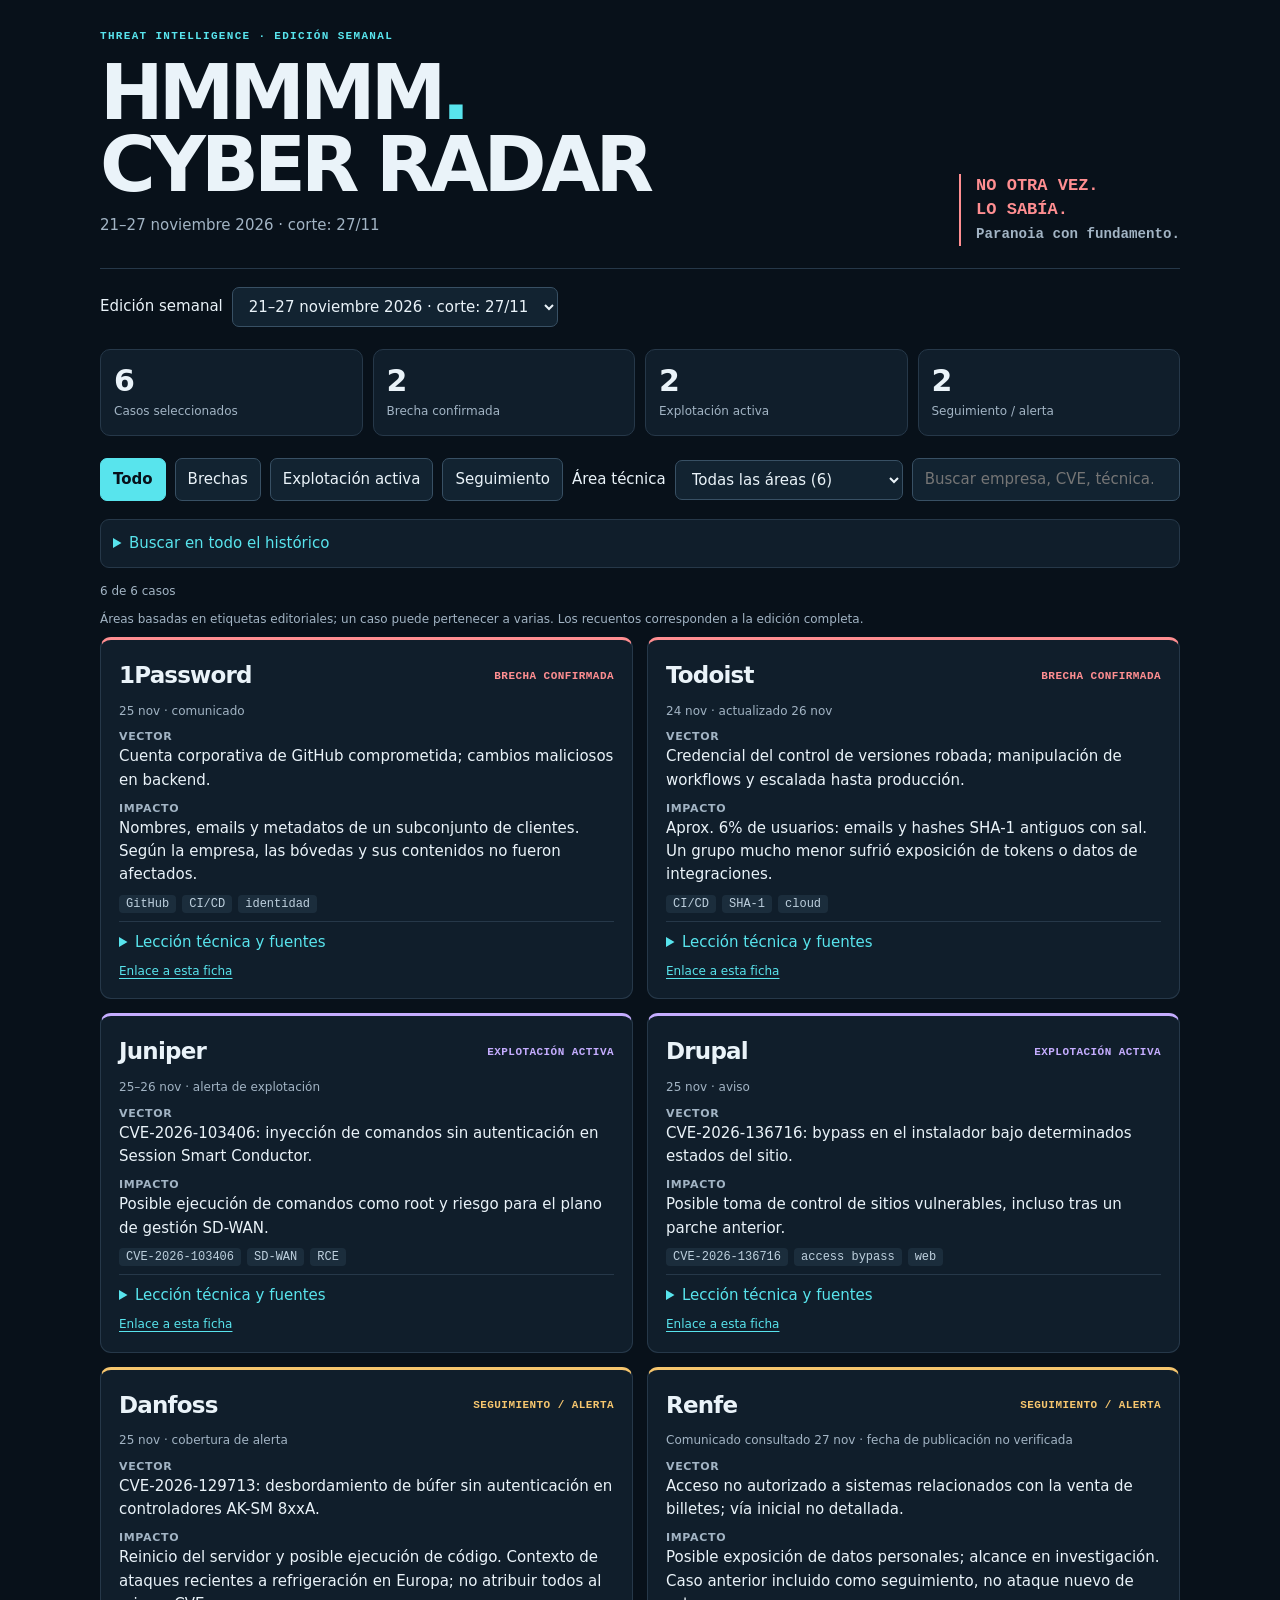
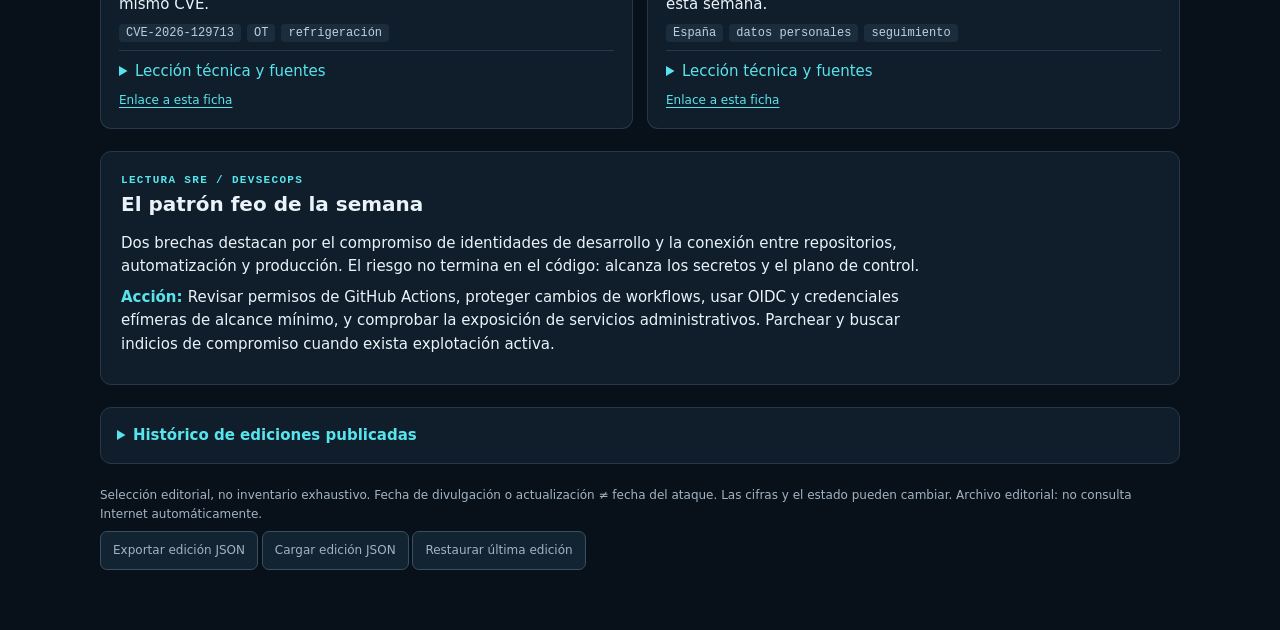
==== commit 82b4bd85: "feat: search across all published radar editions" ====
--- a/index.html
+++ b/index.html
@@ -1,6 +1 @@
-<!doctype html><html lang="es"><head><meta charset="utf-8"><meta name="viewport" content="width=device-width,initial-scale=1"><meta name="color-scheme" content="dark"><title>HMMMM — Cyber Radar</title><style>
-:root{--bg:#08111a;--panel:#101e2b;--line:#263849;--text:#eaf3f9;--muted:#a2b4c4;--cyan:#58e4ed;--red:#ff8e91;--amber:#f6c66e;--purple:#c5adff}*{box-sizing:border-box}body{margin:0;background:var(--bg);color:var(--text);font:15px/1.55 system-ui,sans-serif}main{max-width:1120px;margin:auto;padding:28px 20px 52px}header{border-bottom:1px solid var(--line);padding-bottom:22px;display:flex;justify-content:space-between;gap:22px;align-items:end;flex-wrap:wrap}.eyebrow,.micro{font:600 11px/1.5 ui-monospace,monospace;letter-spacing:.12em;text-transform:uppercase;color:var(--cyan)}h1{font-size:clamp(36px,7vw,76px);line-height:.96;letter-spacing:-.065em;margin:12px 0}h1 span{color:var(--cyan)}h2{font-size:20px;margin:0 0 12px}p{margin:8px 0}.muted,small{color:var(--muted)}.quip{max-width:265px;border-left:2px solid var(--red);padding-left:15px;color:var(--red);font:700 17px/1.4 ui-monospace,monospace}.stats{display:grid;grid-template-columns:repeat(4,1fr);gap:10px;margin:22px 0}.stat{border:1px solid var(--line);border-radius:10px;padding:13px;background:var(--panel)}.stat b{display:block;font-size:30px;line-height:1.2}.stat small{font-size:12px}.tools{display:flex;gap:9px;flex-wrap:wrap;align-items:center;margin:0 0 18px}button,input,select{font:inherit;color:inherit;background:#122331;border:1px solid #385064;border-radius:7px;padding:9px 12px}button,select{cursor:pointer}button[aria-pressed=true]{color:#08111a;background:var(--cyan);border-color:var(--cyan);font-weight:700}button:focus-visible,a:focus-visible,input:focus-visible,summary:focus-visible{outline:2px solid var(--cyan);outline-offset:3px}input{flex:1;min-width:160px}a{color:var(--cyan);text-underline-offset:3px}.grid{display:grid;grid-template-columns:repeat(2,minmax(0,1fr));gap:14px}.card{background:var(--panel);border:1px solid var(--line);border-top:3px solid var(--accent);border-radius:11px;padding:18px;display:flex;flex-direction:column;gap:8px;min-width:0}.card[data-type=breach]{--accent:var(--red)}.card[data-type=exploit]{--accent:var(--purple)}.card[data-type=watch]{--accent:var(--amber)}.card h3{font-size:23px;letter-spacing:-.035em;margin:0}.top{display:flex;justify-content:space-between;align-items:center;gap:8px;flex-wrap:wrap}.type{color:var(--accent);font:600 11px ui-monospace,monospace;text-transform:uppercase;letter-spacing:.04em}.meta{font-size:12px;color:var(--muted)}.field{margin:0}.field b{color:var(--muted);font-size:11px;text-transform:uppercase;letter-spacing:.06em;display:block}.tags{display:flex;flex-wrap:wrap;gap:6px}.tag{background:#1b2d3c;border-radius:4px;padding:2px 7px;color:#bed0de;font:12px ui-monospace,monospace}details{margin-top:auto;border-top:1px solid var(--line);padding-top:9px}summary{cursor:pointer;color:var(--cyan)}.sources{font-size:13px;display:flex;flex-wrap:wrap;gap:10px}.pattern{margin-top:22px;padding:20px;border:1px solid var(--line);border-radius:11px;background:var(--panel)}.pattern p{max-width:85ch}.pattern strong{color:var(--cyan)}footer{margin-top:22px;color:var(--muted);font-size:12px}.empty{grid-column:1/-1;padding:30px;text-align:center;color:var(--muted)}#notice{font-size:12px;color:var(--muted);min-height:20px} @media(max-width:660px){main{padding:18px 12px 32px}.grid{grid-template-columns:1fr}.stats{grid-template-columns:repeat(2,1fr)}.card{padding:15px}.quip{max-width:none}.tools button{font-size:13px}}@media print{body{background:white;color:black}.card,.stat,.pattern{background:white;color:black;break-inside:avoid}.tools,footer button{display:none}.muted,small,.meta,.field b{color:#444}a{color:#005b66}h1 span,.eyebrow,.micro{color:#005b66}}
-.history{margin-top:22px;padding:16px;border:1px solid var(--line);border-radius:11px;background:var(--panel)}.history summary{font-weight:700}.history-row{margin:14px 0}.history-head{display:flex;justify-content:space-between;gap:10px;flex-wrap:wrap}.history-bar{height:12px;background:#1b2d3c;display:flex;border-radius:6px;overflow:hidden;margin:5px 0}.history-segment{height:100%}.history-segment[data-kind=breach]{background:var(--red)}.history-segment[data-kind=exploit]{background:var(--purple)}.history-segment[data-kind=watch]{background:var(--amber)}.history button{font-size:13px;padding:5px 8px}.history small{display:block}.history-row[aria-current=true] .history-head{color:var(--cyan)}@media print{.history{display:none}}
-</style></head><body><main><header><div><div class="eyebrow">Threat intelligence · edición semanal</div><h1>HMMMM<span>.</span><br>CYBER RADAR</h1><p class="muted" id="period"></p></div><div class="quip">NO OTRA VEZ.<br>LO SABÍA.<br><small>Paranoia con fundamento.</small></div></header><div class="tools" style="margin-top:18px"><label for="week">Edición semanal</label><select id="week"></select></div><section class="stats" id="stats" aria-label="Resumen"></section><div class="tools" aria-label="Filtros"><button data-filter="all" aria-pressed="true">Todo</button><button data-filter="breach" aria-pressed="false">Brechas</button><button data-filter="exploit" aria-pressed="false">Explotación activa</button><button data-filter="watch" aria-pressed="false">Seguimiento</button><label for="domain">Área técnica</label><select id="domain" aria-label="Filtrar por área técnica"></select><input id="search" type="search" placeholder="Buscar empresa, CVE, técnica…" aria-label="Buscar incidentes"></div><div id="notice" role="status"></div><p class="meta">Áreas basadas en etiquetas editoriales; un caso puede pertenecer a varias. Los recuentos corresponden a la edición completa.</p><section class="grid" id="grid" aria-label="Incidentes"></section><section class="pattern"><div class="micro">Lectura SRE / DevSecOps</div><h2>El patrón feo de la semana</h2><p id="pattern"></p><p id="action"></p></section><details class="history"><summary>Histórico de ediciones publicadas</summary><p class="meta">Hasta ocho ediciones disponibles. Son recuentos de fichas seleccionadas, no una medida de ataques mundiales. Una actualización puede aparecer en varias ediciones; no se rellenan semanas sin datos.</p><p id="history-note" class="meta"></p><div id="history-series"></div></details><footer><p>Selección editorial, no inventario exhaustivo. Fecha de divulgación o actualización ≠ fecha del ataque. Las cifras y el estado pueden cambiar. Archivo editorial: no consulta Internet automáticamente.</p><button id="export">Exportar edición JSON</button> <button id="import">Cargar edición JSON</button> <button id="reset">Restaurar última edición</button><input id="file" type="file" accept="application/json,.json" hidden><p id="message" role="status"></p></footer></main><script src="data/editions.js"></script><script src="lib/validation.js"></script><script src="lib/domains.js"></script><script src="lib/trends.js"></script><script>
-'use strict';const editions=RADAR_EDITIONS.slice().sort((a,b)=>b.id.localeCompare(a.id));const seed=editions[0];let edition=seed,filter='all',loadVersion=0;const labels={breach:'Brecha confirmada',exploit:'Explotación activa',watch:'Seguimiento / alerta'};const $=id=>document.getElementById(id);function el(tag,txt,cls){const e=document.createElement(tag);if(txt!==undefined)e.textContent=txt;if(cls)e.className=cls;return e}function field(title,value){const e=el('p',undefined,'field');e.append(el('b',title),document.createTextNode(value));return e}function renderHistory(){const rows=RadarTrends.weeklySeries(editions);const max=Math.max(1,...rows.map(r=>r.total));$('history-note').textContent=rows.length<2?'Solo hay una edición publicada; todavía no se puede comparar la evolución.':'Los recuentos reflejan la selección editorial de cada edición.';$('history-series').replaceChildren(...rows.map(r=>{const row=el('div',undefined,'history-row');if(editions.includes(edition)&&edition.id===r.id)row.setAttribute('aria-current','true');const head=el('div',undefined,'history-head');const open=el('button',r.id+' · '+r.total+' fichas');open.type='button';open.onclick=()=>{++loadVersion;edition=editions.find(e=>e.id===r.id);render();$('message').textContent='';$('week').focus();};head.append(open,el('span',r.total+' fichas'));const bar=el('div',undefined,'history-bar');bar.setAttribute('aria-hidden','true');for(const type of RadarTrends.types){const part=el('span',undefined,'history-segment');part.dataset.kind=type;part.style.width=(r[type]/max*100)+'%';bar.append(part);}row.append(head,bar,el('small',r.breach+' brechas · '+r.exploit+' explotación · '+r.watch+' seguimiento'));return row;}));}function render(){ renderHistory(); const domain=$('domain').value||'all';const counts=RadarDomains.domainCounts(edition.items);const options=[['all','Todas las áreas'],...Object.entries(RadarDomains.groups).map(([key,g])=>[key,g.label]),['unclassified','Sin clasificar']];$('domain').replaceChildren(...options.map(([key,label])=>{const o=el('option',label+' ('+counts[key]+')');o.value=key;return o}));$('domain').value=domain;$('week').value=editions.includes(edition)?edition.id:'local';$('period').textContent=edition.period;$('pattern').textContent=edition.pattern;$('action').replaceChildren(el('strong','Acción: '),document.createTextNode(edition.action));$('stats').replaceChildren(...[['Casos seleccionados',edition.items.length],...Object.entries(labels).map(([k,v])=>[v,edition.items.filter(i=>i.type===k).length])].map(([label,num])=>{const e=el('div',undefined,'stat');e.append(el('b',String(num)),el('small',label));return e}));const q=$('search').value.trim().toLowerCase();const visible=edition.items.filter(i=>(filter==='all'||i.type===filter)&&RadarDomains.matchesDomain(i,domain)&&[i.name,i.date,i.incident,i.vector,i.impact,i.lesson,...i.tags].join(' ').toLowerCase().includes(q));$('notice').textContent=`${visible.length} de ${edition.items.length} casos`;const cards=visible.map(i=>{const a=el('article',undefined,'card');a.dataset.type=i.type;const t=el('div',undefined,'top');t.append(el('h3',i.name),el('span',labels[i.type],'type'));const tags=el('div',undefined,'tags');tags.append(...i.tags.map(s=>el('span',s,'tag')));const domains=RadarDomains.domainsFor(i);if(domains.length)a.setAttribute('data-domains',domains.join(' '));const d=el('details');d.append(el('summary','Lección técnica y fuentes'),field('Acción recomendada',i.lesson),field('Fecha del incidente',i.incident));const links=el('p',undefined,'sources');for(const [name,url] of i.sources){const link=el('a',name);link.href=url;link.target='_blank';link.rel='noopener noreferrer';links.append(link)}d.append(links);a.append(t,el('div',i.date,'meta'),field('Vector',i.vector),field('Impacto',i.impact),tags,d);return a});$('grid').replaceChildren(...(cards.length?cards:[el('p','No hay resultados para estos filtros.','empty')]))}const validate=RadarValidation.validateEdition;document.querySelectorAll('[data-filter]').forEach(b=>b.addEventListener('click',()=>{filter=b.dataset.filter;document.querySelectorAll('[data-filter]').forEach(x=>x.setAttribute('aria-pressed',String(x===b)));render()}));$('search').addEventListener('input',render);$('domain').addEventListener('change',render);$('export').onclick=()=>{const url=URL.createObjectURL(new Blob([JSON.stringify(edition,null,2)],{type:'application/json'}));const a=el('a');a.href=url;a.download='hmmm-edicion.json';a.click();setTimeout(()=>URL.revokeObjectURL(url),1000)};$('import').onclick=()=>$('file').click();$('file').onchange=async()=>{const version=++loadVersion;try{const f=$('file').files[0];if(!f)return;if(f.size>2000000)throw Error('Archivo demasiado grande');const imported=validate(JSON.parse(await f.text()));if(version!==loadVersion)return;edition=imported;render();$('message').textContent='Edición cargada.'}catch(e){if(version===loadVersion)$('message').textContent='No se ha cargado: '+e.message}finally{$('file').value=''}};for(const e of editions){validate(e);const o=el('option',e.period);o.value=e.id;$('week').append(o)}const local=el('option','Edición importada');local.value='local';local.disabled=true;$('week').append(local);$('week').onchange=()=>{++loadVersion;edition=editions.find(e=>e.id===$('week').value)||seed;render();$('message').textContent=''};$('reset').onclick=()=>{++loadVersion;edition=seed;render();$('message').textContent='Edición más reciente restaurada.'};render();
-</script></body></html>
+<!doctype html><html lang="es"><head><meta charset="utf-8"><meta name="viewport" content="width=device-width,initial-scale=1"><meta name="color-scheme" content="dark"><title>HMMMM — Cyber Radar</title><link rel="stylesheet" href="radar.css"></head><body><main><header><div><div class="eyebrow">Threat intelligence · edición semanal</div><h1>HMMMM<span>.</span><br>CYBER RADAR</h1><p class="muted" id="period"></p></div><div class="quip">NO OTRA VEZ.<br>LO SABÍA.<br><small>Paranoia con fundamento.</small></div></header><div class="tools edition-tools"><label for="week">Edición semanal</label><select id="week"></select></div><section class="stats" id="stats" aria-label="Resumen"></section><div class="tools" aria-label="Filtros"><button data-filter="all" aria-pressed="true">Todo</button><button data-filter="breach" aria-pressed="false">Brechas</button><button data-filter="exploit" aria-pressed="false">Explotación activa</button><button data-filter="watch" aria-pressed="false">Seguimiento</button><label for="domain">Área técnica</label><select id="domain" aria-label="Filtrar por área técnica"></select><input id="search" type="search" placeholder="Buscar empresa, CVE, técnica…" aria-label="Buscar incidentes"></div><details class="archive-search"><summary>Buscar en todo el histórico</summary><label for="archive-query">Todas las ediciones publicadas</label><input id="archive-query" type="search" maxlength="300" placeholder="Empresa, CVE, técnica, fuente…"><p id="archive-count" role="status" class="meta"></p><div id="archive-results"></div></details><div id="notice" role="status"></div><p class="meta">Áreas basadas en etiquetas editoriales; un caso puede pertenecer a varias. Los recuentos corresponden a la edición completa.</p><section class="grid" id="grid" aria-label="Incidentes"></section><section class="pattern"><div class="micro">Lectura SRE / DevSecOps</div><h2>El patrón feo de la semana</h2><p id="pattern"></p><p id="action"></p></section><details class="history"><summary>Histórico de ediciones publicadas</summary><p class="meta">Hasta ocho ediciones disponibles. Son recuentos de fichas seleccionadas, no una medida de ataques mundiales. Una actualización puede aparecer en varias ediciones; no se rellenan semanas sin datos.</p><p id="history-note" class="meta"></p><div id="history-series"></div><h2 class="patterns-heading">Patrones técnicos</h2><p class="meta">Etiquetas de las ediciones publicadas, con posibles solapamientos y seguimientos repetidos. No representan incidentes únicos, causas raíz ni frecuencia mundial.</p><div id="technical-patterns"></div><h2 class="patterns-heading">Evidencias recurrentes</h2><p class="meta">CVE exacto o URL de fuente compartida entre ediciones. Una coincidencia no demuestra que se trate del mismo ataque. No se correlaciona por nombre de empresa.</p><div id="evidence-matches"></div></details><footer><p>Selección editorial, no inventario exhaustivo. Fecha de divulgación o actualización ≠ fecha del ataque. Las cifras y el estado pueden cambiar. Archivo editorial: no consulta Internet automáticamente.</p><button id="export">Exportar edición JSON</button> <button id="import">Cargar edición JSON</button> <button id="reset">Restaurar última edición</button><input id="file" type="file" accept="application/json,.json" hidden><p id="message" role="status"></p></footer></main><script src="data/editions.js"></script><script src="lib/validation.js"></script><script src="lib/domains.js"></script><script src="lib/editorial-contract.js"></script><script src="lib/trends.js"></script><script src="lib/radar-ui.js"></script></body></html>
--- a/radar.css
+++ b/radar.css
@@ -0,0 +1,9 @@
+:root{--bg:#08111a;--panel:#101e2b;--line:#263849;--text:#eaf3f9;--muted:#a2b4c4;--cyan:#58e4ed;--red:#ff8e91;--amber:#f6c66e;--purple:#c5adff}*{box-sizing:border-box}body{margin:0;background:var(--bg);color:var(--text);font:15px/1.55 system-ui,sans-serif}main{max-width:1120px;margin:auto;padding:28px 20px 52px}header{border-bottom:1px solid var(--line);padding-bottom:22px;display:flex;justify-content:space-between;gap:22px;align-items:end;flex-wrap:wrap}.eyebrow,.micro{font:600 11px/1.5 ui-monospace,monospace;letter-spacing:.12em;text-transform:uppercase;color:var(--cyan)}h1{font-size:clamp(36px,7vw,76px);line-height:.96;letter-spacing:-.065em;margin:12px 0}h1 span{color:var(--cyan)}h2{font-size:20px;margin:0 0 12px}p{margin:8px 0}.muted,small{color:var(--muted)}.quip{max-width:265px;border-left:2px solid var(--red);padding-left:15px;color:var(--red);font:700 17px/1.4 ui-monospace,monospace}.stats{display:grid;grid-template-columns:repeat(4,1fr);gap:10px;margin:22px 0}.stat{border:1px solid var(--line);border-radius:10px;padding:13px;background:var(--panel)}.stat b{display:block;font-size:30px;line-height:1.2}.stat small{font-size:12px}.tools{display:flex;gap:9px;flex-wrap:wrap;align-items:center;margin:0 0 18px}button,input,select{font:inherit;color:inherit;background:#122331;border:1px solid #385064;border-radius:7px;padding:9px 12px}button,select{cursor:pointer}button[aria-pressed=true]{color:#08111a;background:var(--cyan);border-color:var(--cyan);font-weight:700}button:focus-visible,a:focus-visible,input:focus-visible,summary:focus-visible{outline:2px solid var(--cyan);outline-offset:3px}input{flex:1;min-width:160px}a{color:var(--cyan);text-underline-offset:3px}.grid{display:grid;grid-template-columns:repeat(2,minmax(0,1fr));gap:14px}.card{background:var(--panel);border:1px solid var(--line);border-top:3px solid var(--accent);border-radius:11px;padding:18px;display:flex;flex-direction:column;gap:8px;min-width:0}.card[data-type=breach]{--accent:var(--red)}.card[data-type=exploit]{--accent:var(--purple)}.card[data-type=watch]{--accent:var(--amber)}.card h3{font-size:23px;letter-spacing:-.035em;margin:0}.top{display:flex;justify-content:space-between;align-items:center;gap:8px;flex-wrap:wrap}.type{color:var(--accent);font:600 11px ui-monospace,monospace;text-transform:uppercase;letter-spacing:.04em}.meta{font-size:12px;color:var(--muted)}.field{margin:0}.field b{color:var(--muted);font-size:11px;text-transform:uppercase;letter-spacing:.06em;display:block}.tags{display:flex;flex-wrap:wrap;gap:6px}.tag{background:#1b2d3c;border-radius:4px;padding:2px 7px;color:#bed0de;font:12px ui-monospace,monospace}details{margin-top:auto;border-top:1px solid var(--line);padding-top:9px}summary{cursor:pointer;color:var(--cyan)}.sources{font-size:13px;display:flex;flex-wrap:wrap;gap:10px}.pattern{margin-top:22px;padding:20px;border:1px solid var(--line);border-radius:11px;background:var(--panel)}.pattern p{max-width:85ch}.pattern strong{color:var(--cyan)}footer{margin-top:22px;color:var(--muted);font-size:12px}.empty{grid-column:1/-1;padding:30px;text-align:center;color:var(--muted)}#notice{font-size:12px;color:var(--muted);min-height:20px} @media(max-width:660px){main{padding:18px 12px 32px}.grid{grid-template-columns:1fr}.stats{grid-template-columns:repeat(2,1fr)}.card{padding:15px}.quip{max-width:none}.tools button{font-size:13px}}@media print{body{background:white;color:black}.card,.stat,.pattern{background:white;color:black;break-inside:avoid}.tools,footer button{display:none}.muted,small,.meta,.field b{color:#444}a{color:#005b66}h1 span,.eyebrow,.micro{color:#005b66}}
+.history{margin-top:22px;padding:16px;border:1px solid var(--line);border-radius:11px;background:var(--panel)}.history summary{font-weight:700}.history-row{margin:14px 0}.history-head{display:flex;justify-content:space-between;gap:10px;flex-wrap:wrap}.history-bar{height:12px;background:#1b2d3c;display:flex;border-radius:6px;overflow:hidden;margin:5px 0}.history-segment{height:100%}.history-segment[data-kind=breach]{background:var(--red)}.history-segment[data-kind=exploit]{background:var(--purple)}.history-segment[data-kind=watch]{background:var(--amber)}.history button{font-size:13px;padding:5px 8px}.history small{display:block}.history-row[aria-current=true] .history-head{color:var(--cyan)}@media print{.history{display:none}}
+.edition-tools{margin-top:18px}.patterns-heading{margin-top:22px}
+
+.evidence-match{overflow-wrap:anywhere}.evidence-match button{display:block;margin:6px 0;max-width:100%;text-align:left;overflow-wrap:anywhere}
+
+.case-link{font-size:12px;overflow-wrap:anywhere}.evidence-match .case-link{display:block;margin:6px 0}.card:focus{outline:2px solid var(--cyan);outline-offset:3px}
+
+.archive-search{margin:0 0 14px;padding:12px;border:1px solid var(--line);border-radius:9px;background:var(--panel)}.archive-search label{display:block;margin:8px 0 4px;font-size:12px;color:var(--muted)}.archive-search input{width:100%;min-width:0}.archive-result{padding:8px 0;border-top:1px solid var(--line);overflow-wrap:anywhere}.archive-result .case-link{font-size:15px}.archive-result p{margin:3px 0}@media print{.archive-search{display:none}}
